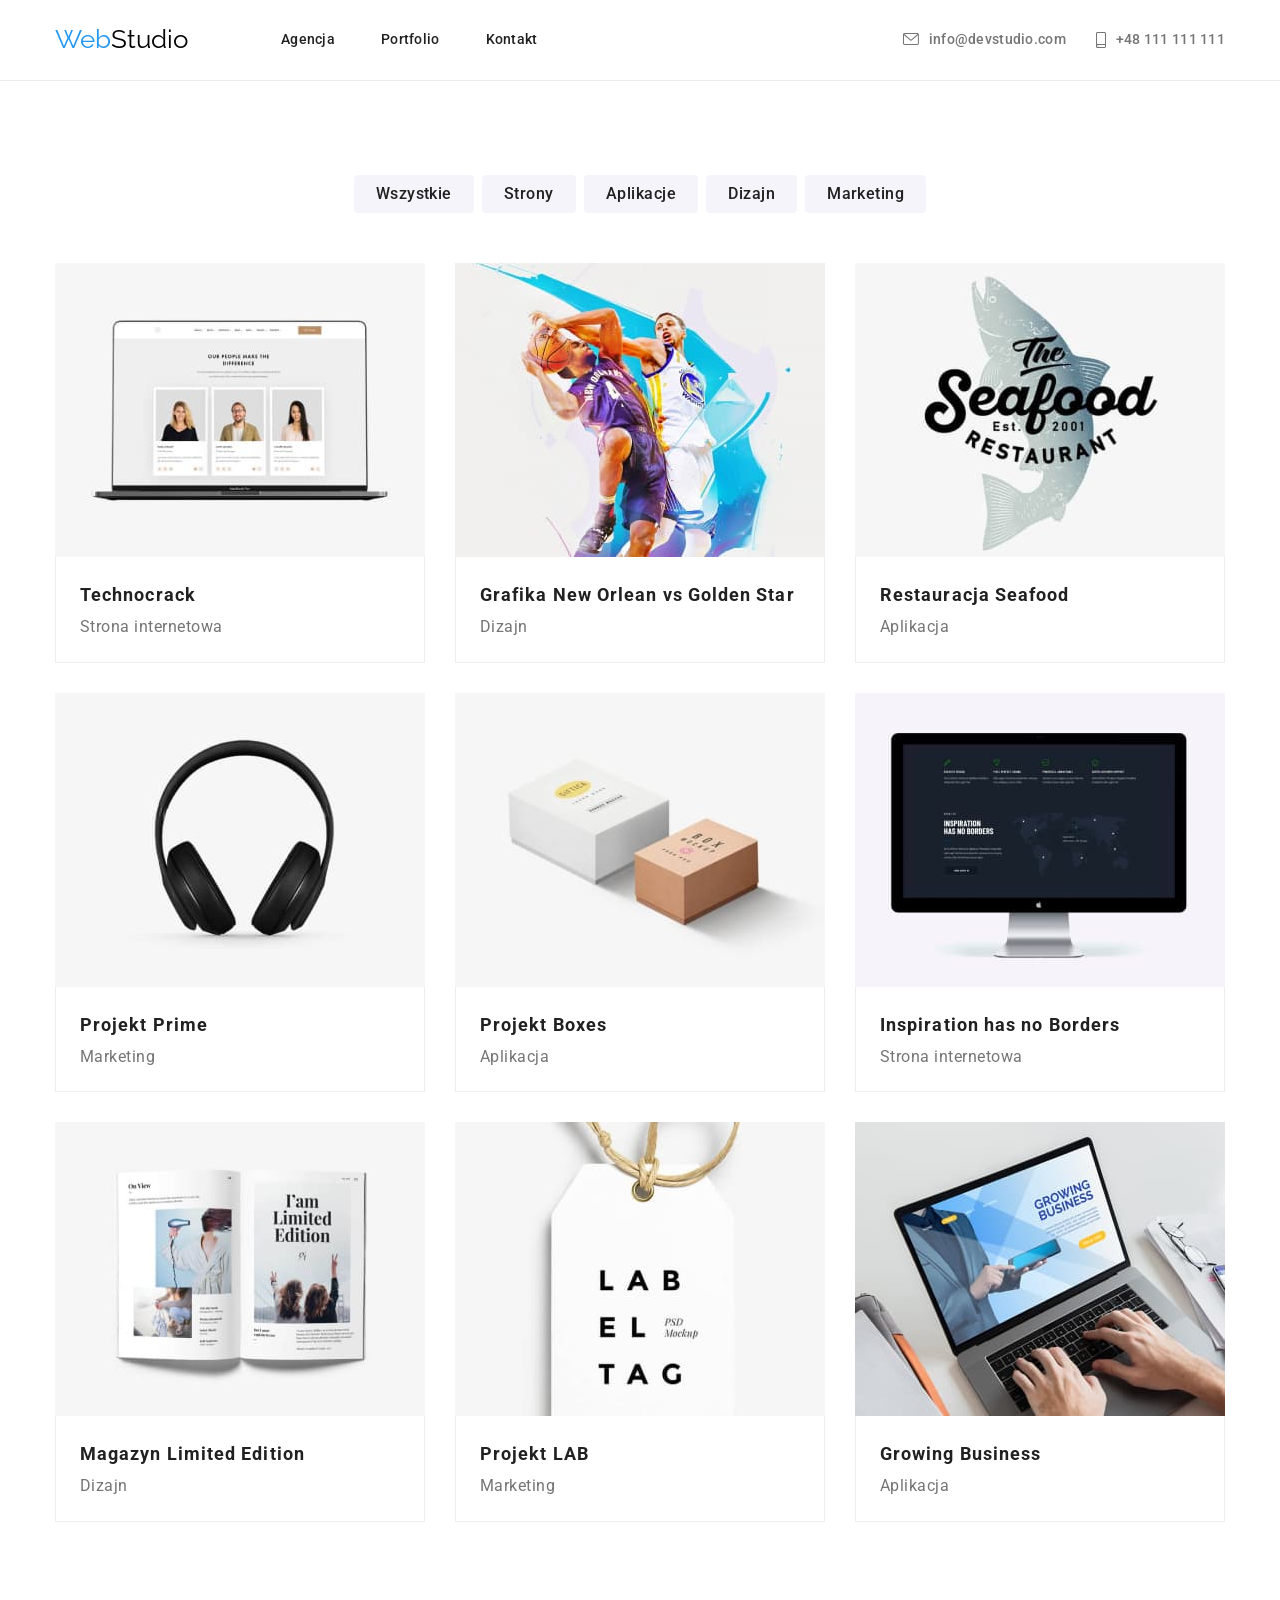
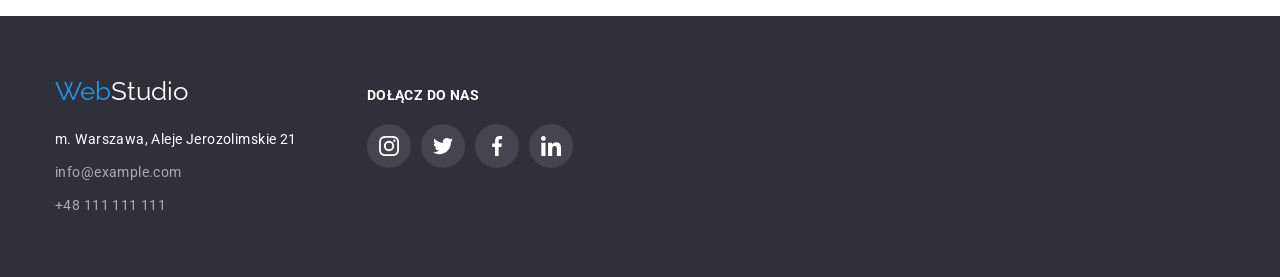
==== portfolio.html @ c2e103ed "hw-04 copy" ====
<!DOCTYPE html>
<html lang="pl">
  <head>
    <meta charset="utf-8" />
    <link
      rel="stylesheet"
      href="https://cdnjs.cloudflare.com/ajax/libs/modern-normalize/1.1.0/modern-normalize.min.css"
    />
    <link
      href="https://fonts.googleapis.com/css2?family=Raleway:wght@700&family=Roboto:wght@400;500;700;900&display=swap"
      rel="stylesheet"
    />
    <link rel="stylesheet" href="./css/styles.css" />
    <title>WebStudio - agencja interaktywna</title>
  </head>
  <body>
    <!--HEADER-->
    <header class="page-header">
      <div class="container page-nav">
        <a href="./" class="logo"><span class="logo-blue">Web</span>Studio</a>
        <nav>
          <ul class="nav-links">
            <li><a href="">Agencja</a></li>
            <li><a href="./portfolio.html">Portfolio</a></li>
            <li><a href="">Kontakt</a></li>
          </ul>
        </nav>
        <ul class="nav-links contact-links">
          <li>
            <a href="mailto:info@devstudio.com">
              <svg width="16" height="12">
                <use href="./images/icons.svg#icon-envelope"></use>
              </svg>
              info@devstudio.com
            </a>
          </li>
          <li>
            <a href="tel:+48111111111">
              <svg width="10" height="16">
                <use href="./images/icons.svg#icon-smartphone"></use>
              </svg>
              +48 111 111 111
            </a>
          </li>
        </ul>
      </div>
    </header>
    <!--MAIN / portfolio-content-->
    <main>
      <section class="section">
        <div class="container portfolio-buttons">
          <ul class="portfolio-buttons-list">
            <li><button type="button">Wszystkie</button></li>
            <li><button type="button">Strony</button></li>
            <li><button type="button">Aplikacje</button></li>
            <li><button type="button">Dizajn</button></li>
            <li><button type="button">Marketing</button></li>
          </ul>
        </div>
        <div class="container">
          <ul class="portfolio">
            <li class="portfolio-item">
              <figure>
                <img
                  src="images/portfolio-1.jpg"
                  class="no-gap"
                  alt="Ekran laptopa ze zdjęciami i opisami trzech osób"
                  width="370"
                  height="294"
                />
                <figcaption>
                  <span class="portfolio-item-name">Technocrack</span>
                  <br />
                  <span class="portfolio-item-spec">Strona internetowa</span>
                </figcaption>
              </figure>
            </li>
            <li class="portfolio-item">
              <figure>
                <img
                  src="images/portfolio-2.jpg"
                  class="no-gap"
                  alt="Dwóch koszykarzy na szarym tle"
                  width="370"
                  height="294"
                />
                <figcaption>
                  <span class="portfolio-item-name"
                    >Grafika New Orlean vs Golden Star</span
                  >
                  <br />
                  <span class="portfolio-item-spec">Dizajn</span>
                </figcaption>
              </figure>
            </li>
            <li class="portfolio-item">
              <figure>
                <img
                  src="images/portfolio-3.jpg"
                  class="no-gap"
                  alt="Ryba z napisem The Seafood Restaurant"
                  width="370"
                  height="294"
                />
                <figcaption>
                  <span class="portfolio-item-name">Restauracja Seafood</span>
                  <br />
                  <span class="portfolio-item-spec">Aplikacja</span>
                </figcaption>
              </figure>
            </li>
            <li class="portfolio-item">
              <figure>
                <img
                  src="images/portfolio-4.jpg"
                  class="no-gap"
                  alt="Słuchawki na szarym tle"
                  width="370"
                  height="294"
                />
                <figcaption>
                  <span class="portfolio-item-name">Projekt Prime</span>
                  <br />
                  <span class="portfolio-item-spec">Marketing</span>
                </figcaption>
              </figure>
            </li>
            <li class="portfolio-item">
              <figure>
                <img
                  src="images/portfolio-5.jpg"
                  class="no-gap"
                  alt="Dwa pudełka z napisami, białe i brązowe"
                  width="370"
                  height="294"
                />
                <figcaption>
                  <span class="portfolio-item-name">Projekt Boxes</span>
                  <br />
                  <span class="portfolio-item-spec">Aplikacja</span>
                </figcaption>
              </figure>
            </li>
            <li class="portfolio-item">
              <figure>
                <img
                  src="images/portfolio-6.jpg"
                  class="no-gap"
                  alt="Monitor z otwartą witryną interetową"
                  width="370"
                  height="294"
                />
                <figcaption>
                  <span class="portfolio-item-name"
                    >Inspiration has no Borders</span
                  >
                  <br />
                  <span class="portfolio-item-spec">Strona internetowa</span>
                </figcaption>
              </figure>
            </li>
            <li class="portfolio-item">
              <figure>
                <img
                  src="images/portfolio-7.jpg"
                  class="no-gap"
                  alt="Otwarta strona gazety z obrazkami i tekstem"
                  width="370"
                  height="294"
                />
                <figcaption>
                  <span class="portfolio-item-name"
                    >Magazyn Limited Edition</span
                  >
                  <br />
                  <span class="portfolio-item-spec">Dizajn</span>
                </figcaption>
              </figure>
            </li>
            <li class="portfolio-item">
              <figure>
                <img
                  src="images/portfolio-8.jpg"
                  class="no-gap"
                  alt="Bilecik z napisame LAB EL TAG"
                  width="370"
                  height="294"
                />
                <figcaption>
                  <span class="portfolio-item-name">Projekt LAB</span>
                  <br />
                  <span class="portfolio-item-spec">Marketing</span>
                </figcaption>
              </figure>
            </li>
            <li class="portfolio-item">
              <figure>
                <img
                  src="images/portfolio-9.jpg"
                  class="no-gap"
                  alt="Dłonie piszące na klawiaturze, na ekranie nazwa aplikacji"
                  width="370"
                  height="294"
                />
                <figcaption>
                  <span class="portfolio-item-name">Growing Business</span>
                  <br />
                  <span class="portfolio-item-spec">Aplikacja</span>
                </figcaption>
              </figure>
            </li>
          </ul>
        </div>
      </section>
    </main>
    <!--FOOTER-->
    <footer>
      <div class="footer container">
        <div class="footer-address">
          <a href="/" class="logo logo-white">
            <span class="logo-blue">Web</span>Studio
          </a>
          <address>
            <p>m. Warszawa, Aleje Jerozolimskie 21</p>
            <p><a href="mailto:info@example.com">info@example.com</a></p>
            <p><a href="tel:+48111111111">+48 111 111 111</a></p>
          </address>
        </div>
        <div class="footer-social">
          <h4>Dołącz do nas</h4>
          <ul class="footer-social-icons">
            <li>
              <a href="#">
                <svg class="footer-social-icon" width="20" height="20">
                  <use href="./images/icons.svg#icon-instagram"></use>
                </svg>
              </a>
            </li>
            <li>
              <a href="#">
                <svg class="footer-social-icon" width="20" height="20">
                  <use href="./images/icons.svg#icon-twitter"></use>
                </svg>
              </a>
            </li>
            <li>
              <a href="#">
                <svg class="footer-social-icon" width="20" height="20">
                  <use href="./images/icons.svg#icon-facebook"></use>
                </svg>
              </a>
            </li>
            <li>
              <a href="#">
                <svg class="footer-social-icon" width="20" height="20">
                  <use href="./images/icons.svg#icon-linkedin"></use>
                </svg>
              </a>
            </li>
          </ul>
        </div>
      </div>
    </footer>
  </body>
</html>
---- css/styles.css ----
* {
  box-sizing: border-box;
  margin: 0;
  padding: 0;
}

:root {
  --white-color: #fff;
  --team-color: #f5f4fa;
  --black-color: #000;
  --brand-color: #212121;
  --link-color: #2196f3;
  --contact-color: #757575;
  --icons-color: #afb1b8;
  --border-color: #eee;
  --footer-contact-color: rgba(255, 255, 255, 0.6);
  --bg-color: #2f303a;
}

body {
  font-family: "Roboto", sans-serif;
  color: var(--brand-color);
}

ul {
  list-style: none;
}

img,
svg {
  display: block;
}

.container {
  max-width: 1200px;
  margin: 0 auto;
  padding: 0 15px;
}

.section {
  padding: 94px 0;
}

.page-header {
  padding-top: 24px;
  padding-bottom: 25px;
  border-bottom: 1px solid #ececec;
}

.logo {
  font-family: "Raleway", sans-serif;
  font-size: 26px;
  text-decoration: none;
  line-height: 1.2;
  color: var(--black-color);
}

.logo-white {
  color: var(--white-color);
}

.page-nav {
  display: flex;
  align-items: center;
  justify-content: space-between;
}

.page-nav nav {
  margin-left: 93px;
  flex-grow: 1;
}

.nav-links {
  display: flex;
}

.nav-links li:not(:last-child) {
  margin-right: 46px;
}

.nav-links li a {
  color: var(--brand-color);
  font-weight: 500;
  font-size: 14px;
  letter-spacing: 0.02em;
  line-height: 1.1;
  text-decoration: none;
}

.contact-links li a {
  display: flex;
  align-items: center;
  color: var(--contact-color);
}

.contact-links li:not(:last-child) {
  margin-right: 30px;
}

.contact-links li a svg {
  margin-right: 10px;
  fill: currentColor;
}

.logo .logo-blue,
.nav-links li a:hover,
.nav-links li a:focus,
.contact-links li a:hover,
.contact-links li a:focus {
  color: var(--link-color);
}

.hero-content {
  background-image: linear-gradient(
      rgba(47, 48, 58, 0.4),
      rgba(47, 48, 58, 0.4)
    ),
    url("../images/hero-bg.jpg");
  background-repeat: no-repeat;
  background-position: center;
  background-size: auto auto;
}

.hero-content .container {
  padding-top: 106px;
  padding-bottom: 106px;
}

.hero-content h1 {
  text-align: center;
  text-transform: uppercase;
  font-weight: 900;
  font-size: 44px;
  line-height: 1.3;
  letter-spacing: 0.06em;
  color: var(--white-color);
  margin-bottom: 30px;
}

.hero-button {
  display: block;
  margin: 0 auto;
  border: 0;
  text-align: center;
  box-shadow: 0px 4px 4px rgba(0, 0, 0, 0.15);
  border-radius: 4px;
  letter-spacing: 0.06em;
  font-weight: 700;
  font-size: 16px;
  line-height: 1.8;
  padding: 10px 42px;
  background-color: var(--link-color);
  color: var(--white-color);
}

.examples-content {
  font-size: 14px;
  letter-spacing: 0.03em;
}

.examples-cards,
.examples-info-cards,
.portfolio,
.team-cards,
.client-cards {
  display: flex;
  flex-wrap: wrap;
  gap: 30px;
}

.examples-cards li,
.team-cards li {
  flex-basis: calc((100% - 90px) / 4);
}

.examples-info-cards li,
.portfolio li {
  flex-basis: calc((100% - 60px) / 3);
}

.examples-cards li h3 {
  font-weight: 700;
  line-height: 1.1;
  text-transform: uppercase;
  color: var(--brand-color);
}

.examples-cards .examples-icons-bg {
  background-color: var(--team-color);
  padding: 25px 100px;
  margin-bottom: 30px;
  border-radius: 4px;
}

.examples-cards li p {
  margin: 10px 0 96px;
  font-weight: 400;
  line-height: 1.7;
  color: var(--contact-color);
}

.examples-content h2,
.team-content h2,
.client-content h2 {
  margin-bottom: 50px;
  font-weight: 700;
  font-size: 36px;
  line-height: 1.2;
  text-align: center;
  letter-spacing: 0.03em;
  color: var(--brand-color);
}

.team-content {
  background-color: var(--team-color);
}

footer,
.hero-content {
  background-color: var(--bg-color);
}

.team-cards > li {
  background-color: var(--white-color);
  box-shadow: 0px 1px 3px rgba(0, 0, 0, 0.12), 0px 1px 1px rgba(0, 0, 0, 0.14),
    0px 2px 1px rgba(0, 0, 0, 0.2);
  border-radius: 0px 0px 4px 4px;
}

.team-cards figcaption {
  margin: 30px 0 16px;
  font-size: 16px;
  line-height: 1.8;
  letter-spacing: 0.03em;
  text-align: center;
}

.team-cards .team-name {
  font-weight: 500;
  color: var(--brand-color);
}

.team-cards .team-descr {
  color: var(--contact-color);
}

.team-content .team-social {
  display: flex;
  align-items: center;
  justify-content: center;
  margin-bottom: 18px;
}

.team-social li:not(:last-child),
.footer-social-icons li:not(:last-child) {
  margin-right: 10px;
}

.team-social li a,
.footer-social .footer-social-icons li a {
  display: inline-flex;
  padding: 12px;
}

.team-social li a {
  color: var(--icons-color);
  fill: currentColor;
}

.team-social li a:hover,
.team-social li a:focus {
  color: var(--white-color);
  background-color: var(--link-color);
  border-radius: 50%;
}

.client-cards li {
  flex-basis: calc((100% - 150px) / 6);
}

.client-cards li a {
  display: flex;
  align-items: center;
  justify-content: center;
  border: 1px solid var(--icons-color);
  border-radius: 4px;
  padding: 15px 0;
  fill: var(--icons-color);
}

.client-cards li a:hover,
.client-cards li a:focus {
  border-color: var(--link-color);
  fill: var(--link-color);
}

footer .container {
  padding-top: 60px;
  padding-bottom: 60px;
}

.footer,
.footer-social-icons {
  display: flex;
  justify-content: flex-start;
}

.footer-address {
  margin-right: 70px;
}

.footer-address p {
  font-style: normal;
  font-size: 14px;
  line-height: 24px;
  letter-spacing: 0.03em;
}

.footer-address p:not(:first-child) {
  margin-top: 9px;
}

.footer-address p:first-child {
  color: var(--white-color);
}

.footer-address address {
  margin-top: 20px;
}

.footer-address p a {
  text-decoration: none;
  color: var(--footer-contact-color);
}

.footer-address p a:hover,
.footer-address p a:focus {
  background-color: var(--link-color);
}

.footer-social {
  margin-top: 12px;
}

.footer-social h4 {
  margin-bottom: 20px;
  color: var(--white-color);
  font-weight: 700;
  font-size: 14px;
  line-height: 1.1;
  letter-spacing: 0.03em;
  text-transform: uppercase;
}

.footer-social .footer-social-icons li a {
  fill: var(--white-color);
  border-radius: 50%;
  background-color: rgba(255, 255, 255, 0.1);
}

.footer-social .footer-social-icons li a:hover,
.footer-social .footer-social-icons li a:focus {
  background-color: var(--link-color);
}

.portfolio-buttons {
  margin-bottom: 50px;
}

.portfolio-buttons-list {
  display: flex;
  justify-content: center;
  align-items: center;
}

.portfolio-buttons-list > li:not(:last-child) {
  margin-right: 8px;
}

.portfolio-buttons-list button {
  border: 0;
  border-radius: 4px;
  background-color: var(--team-color);
  color: inherit;
  font-weight: 500;
  font-size: 16px;
  line-height: 1.6;
  text-align: center;
  letter-spacing: 0.03em;
  padding: 6px 22px;
}

.portfolio-buttons-list button:focus,
.portfolio-buttons-list button:hover {
  box-shadow: 0px 3px 1px rgba(0, 0, 0, 0.1), 0px 1px 2px rgba(0, 0, 0, 0.08),
    0px 2px 2px rgba(0, 0, 0, 0.12);
  background-color: var(--link-color);
  color: var(--white-color);
}

.portfolio-item:hover {
  box-shadow: 0px 1px 1px rgba(0, 0, 0, 0.12), 0px 4px 4px rgba(0, 0, 0, 0.06),
    1px 4px 6px rgba(0, 0, 0, 0.16);
}

.portfolio figcaption {
  border-bottom: 1px solid var(--border-color);
  border-right: 1px solid var(--border-color);
  border-left: 1px solid var(--border-color);
  padding: 20px 24px;
}

.portfolio-item-name {
  font-weight: 700;
  font-size: 18px;
  line-height: 2;
  letter-spacing: 0.06em;
  color: var(--brand-color);
}

.portfolio-item-spec {
  font-weight: 400;
  font-size: 16px;
  line-height: 1.8;
  letter-spacing: 0.03em;
  color: var(--contact-color);
}
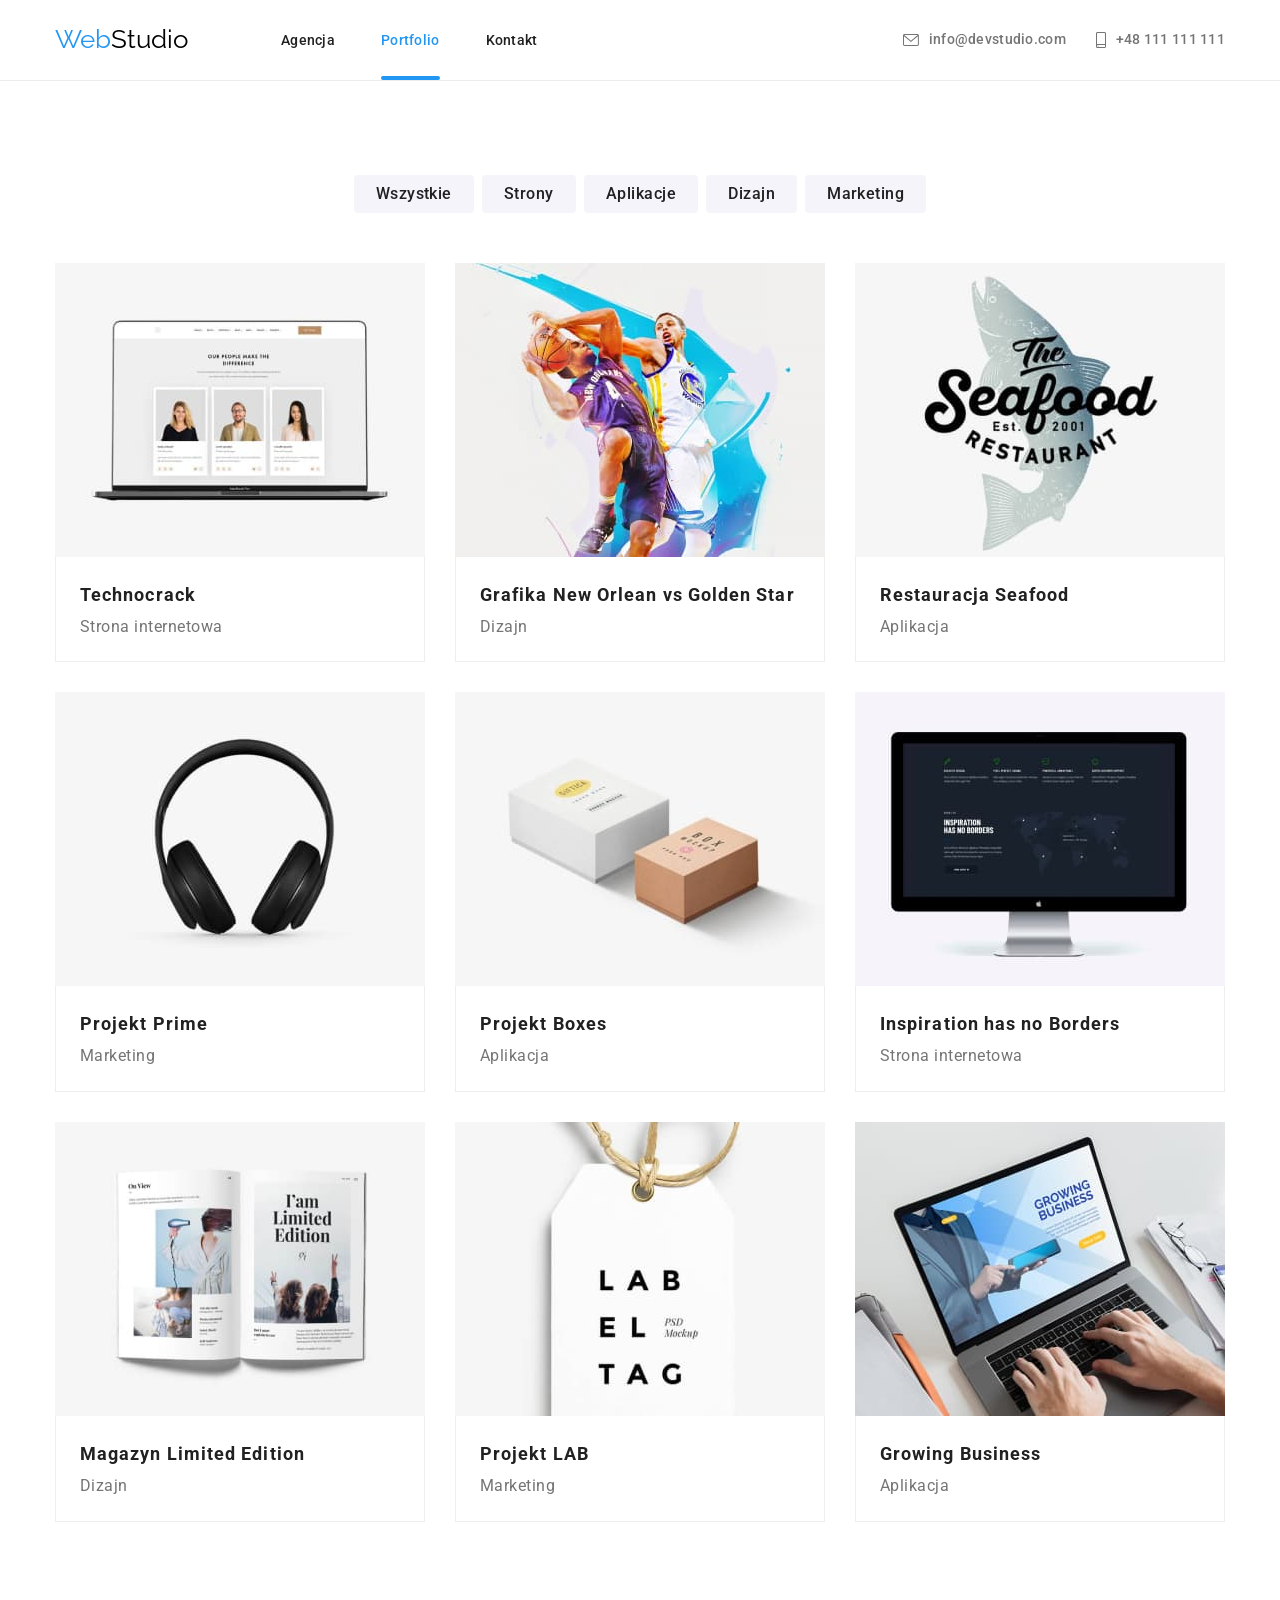
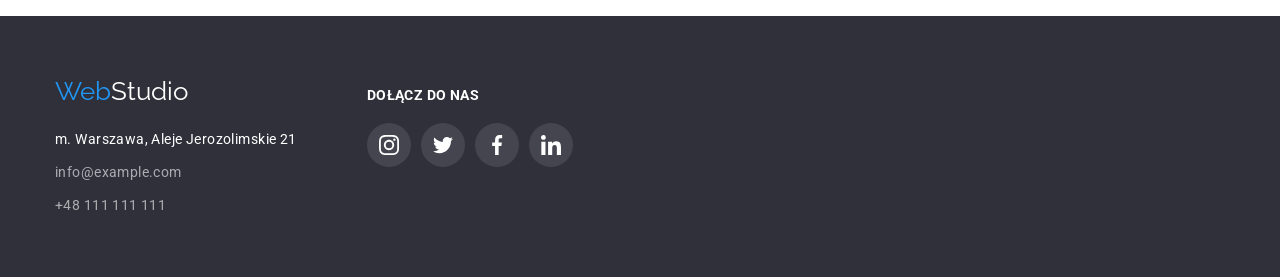
==== commit 9a0f6e2c: "add pseudoelements to navigation" ====
--- a/portfolio.html
+++ b/portfolio.html
@@ -14,14 +14,13 @@
     <title>WebStudio - agencja interaktywna</title>
   </head>
   <body>
-    <!--HEADER-->
     <header class="page-header">
       <div class="container page-nav">
         <a href="./" class="logo"><span class="logo-blue">Web</span>Studio</a>
         <nav>
           <ul class="nav-links">
             <li><a href="">Agencja</a></li>
-            <li><a href="./portfolio.html">Portfolio</a></li>
+            <li><a class="is-active" href="./portfolio.html">Portfolio</a></li>
             <li><a href="">Kontakt</a></li>
           </ul>
         </nav>
@@ -45,7 +44,7 @@
         </ul>
       </div>
     </header>
-    <!--MAIN / portfolio-content-->
+    <!--portfolio-content-->
     <main>
       <section class="section">
         <div class="container portfolio-buttons">
@@ -61,13 +60,20 @@
           <ul class="portfolio">
             <li class="portfolio-item">
               <figure>
-                <img
-                  src="images/portfolio-1.jpg"
-                  class="no-gap"
-                  alt="Ekran laptopa ze zdjęciami i opisami trzech osób"
-                  width="370"
-                  height="294"
-                />
+                <div class="portfolio-box">
+                  <img
+                    src="images/portfolio-1.jpg"
+                    alt="Ekran laptopa ze zdjęciami i opisami trzech osób"
+                    width="370"
+                    height="294"
+                  />
+                  <div class="portfolio-overlay">
+                    <p>
+                      Technocrack jest popularną platformą wykorzystywaną do rozpowszechniania koronawirusa. Firmy
+                      wykorzystują tę platformę do celów szpiegowskich i ataków na niezabezpieczone serwery konkurencji
+                    </p>
+                  </div>
+                </div>
                 <figcaption>
                   <span class="portfolio-item-name">Technocrack</span>
                   <br />
@@ -77,17 +83,17 @@
             </li>
             <li class="portfolio-item">
               <figure>
-                <img
-                  src="images/portfolio-2.jpg"
-                  class="no-gap"
-                  alt="Dwóch koszykarzy na szarym tle"
-                  width="370"
-                  height="294"
-                />
-                <figcaption>
-                  <span class="portfolio-item-name"
-                    >Grafika New Orlean vs Golden Star</span
-                  >
+                <div class="portfolio-box">
+                  <img src="images/portfolio-2.jpg" alt="Dwóch koszykarzy na szarym tle" width="370" height="294" />
+                  <div class="portfolio-overlay">
+                    <p>
+                      Technocrack jest popularną platformą wykorzystywaną do rozpowszechniania koronawirusa. Firmy
+                      wykorzystują tę platformę do celów szpiegowskich i ataków na niezabezpieczone serwery konkurencji
+                    </p>
+                  </div>
+                </div>
+                <figcaption>
+                  <span class="portfolio-item-name">Grafika New Orlean vs Golden Star</span>
                   <br />
                   <span class="portfolio-item-spec">Dizajn</span>
                 </figcaption>
@@ -95,13 +101,20 @@
             </li>
             <li class="portfolio-item">
               <figure>
-                <img
-                  src="images/portfolio-3.jpg"
-                  class="no-gap"
-                  alt="Ryba z napisem The Seafood Restaurant"
-                  width="370"
-                  height="294"
-                />
+                <div class="portfolio-box">
+                  <img
+                    src="images/portfolio-3.jpg"
+                    alt="Ryba z napisem The Seafood Restaurant"
+                    width="370"
+                    height="294"
+                  />
+                  <div class="portfolio-overlay">
+                    <p>
+                      Technocrack jest popularną platformą wykorzystywaną do rozpowszechniania koronawirusa. Firmy
+                      wykorzystują tę platformę do celów szpiegowskich i ataków na niezabezpieczone serwery konkurencji
+                    </p>
+                  </div>
+                </div>
                 <figcaption>
                   <span class="portfolio-item-name">Restauracja Seafood</span>
                   <br />
@@ -111,13 +124,15 @@
             </li>
             <li class="portfolio-item">
               <figure>
-                <img
-                  src="images/portfolio-4.jpg"
-                  class="no-gap"
-                  alt="Słuchawki na szarym tle"
-                  width="370"
-                  height="294"
-                />
+                <div class="portfolio-box">
+                  <img src="images/portfolio-4.jpg" alt="Słuchawki na szarym tle" width="370" height="294" />
+                  <div class="portfolio-overlay">
+                    <p>
+                      Technocrack jest popularną platformą wykorzystywaną do rozpowszechniania koronawirusa. Firmy
+                      wykorzystują tę platformę do celów szpiegowskich i ataków na niezabezpieczone serwery konkurencji
+                    </p>
+                  </div>
+                </div>
                 <figcaption>
                   <span class="portfolio-item-name">Projekt Prime</span>
                   <br />
@@ -127,13 +142,20 @@
             </li>
             <li class="portfolio-item">
               <figure>
-                <img
-                  src="images/portfolio-5.jpg"
-                  class="no-gap"
-                  alt="Dwa pudełka z napisami, białe i brązowe"
-                  width="370"
-                  height="294"
-                />
+                <div class="portfolio-box">
+                  <img
+                    src="images/portfolio-5.jpg"
+                    alt="Dwa pudełka z napisami, białe i brązowe"
+                    width="370"
+                    height="294"
+                  />
+                  <div class="portfolio-overlay">
+                    <p>
+                      Technocrack jest popularną platformą wykorzystywaną do rozpowszechniania koronawirusa. Firmy
+                      wykorzystują tę platformę do celów szpiegowskich i ataków na niezabezpieczone serwery konkurencji
+                    </p>
+                  </div>
+                </div>
                 <figcaption>
                   <span class="portfolio-item-name">Projekt Boxes</span>
                   <br />
@@ -143,17 +165,22 @@
             </li>
             <li class="portfolio-item">
               <figure>
-                <img
-                  src="images/portfolio-6.jpg"
-                  class="no-gap"
-                  alt="Monitor z otwartą witryną interetową"
-                  width="370"
-                  height="294"
-                />
-                <figcaption>
-                  <span class="portfolio-item-name"
-                    >Inspiration has no Borders</span
-                  >
+                <div class="portfolio-box">
+                  <img
+                    src="images/portfolio-6.jpg"
+                    alt="Monitor z otwartą witryną interetową"
+                    width="370"
+                    height="294"
+                  />
+                  <div class="portfolio-overlay">
+                    <p>
+                      Technocrack jest popularną platformą wykorzystywaną do rozpowszechniania koronawirusa. Firmy
+                      wykorzystują tę platformę do celów szpiegowskich i ataków na niezabezpieczone serwery konkurencji
+                    </p>
+                  </div>
+                </div>
+                <figcaption>
+                  <span class="portfolio-item-name">Inspiration has no Borders</span>
                   <br />
                   <span class="portfolio-item-spec">Strona internetowa</span>
                 </figcaption>
@@ -161,17 +188,22 @@
             </li>
             <li class="portfolio-item">
               <figure>
-                <img
-                  src="images/portfolio-7.jpg"
-                  class="no-gap"
-                  alt="Otwarta strona gazety z obrazkami i tekstem"
-                  width="370"
-                  height="294"
-                />
-                <figcaption>
-                  <span class="portfolio-item-name"
-                    >Magazyn Limited Edition</span
-                  >
+                <div class="portfolio-box">
+                  <img
+                    src="images/portfolio-7.jpg"
+                    alt="Otwarta strona gazety z obrazkami i tekstem"
+                    width="370"
+                    height="294"
+                  />
+                  <div class="portfolio-overlay">
+                    <p>
+                      Technocrack jest popularną platformą wykorzystywaną do rozpowszechniania koronawirusa. Firmy
+                      wykorzystują tę platformę do celów szpiegowskich i ataków na niezabezpieczone serwery konkurencji
+                    </p>
+                  </div>
+                </div>
+                <figcaption>
+                  <span class="portfolio-item-name">Magazyn Limited Edition</span>
                   <br />
                   <span class="portfolio-item-spec">Dizajn</span>
                 </figcaption>
@@ -179,13 +211,15 @@
             </li>
             <li class="portfolio-item">
               <figure>
-                <img
-                  src="images/portfolio-8.jpg"
-                  class="no-gap"
-                  alt="Bilecik z napisame LAB EL TAG"
-                  width="370"
-                  height="294"
-                />
+                <div class="portfolio-box">
+                  <img src="images/portfolio-8.jpg" alt="Bilecik z napisame LAB EL TAG" width="370" height="294" />
+                  <div class="portfolio-overlay">
+                    <p>
+                      Technocrack jest popularną platformą wykorzystywaną do rozpowszechniania koronawirusa. Firmy
+                      wykorzystują tę platformę do celów szpiegowskich i ataków na niezabezpieczone serwery konkurencji
+                    </p>
+                  </div>
+                </div>
                 <figcaption>
                   <span class="portfolio-item-name">Projekt LAB</span>
                   <br />
@@ -195,13 +229,20 @@
             </li>
             <li class="portfolio-item">
               <figure>
-                <img
-                  src="images/portfolio-9.jpg"
-                  class="no-gap"
-                  alt="Dłonie piszące na klawiaturze, na ekranie nazwa aplikacji"
-                  width="370"
-                  height="294"
-                />
+                <div class="portfolio-box">
+                  <img
+                    src="images/portfolio-9.jpg"
+                    alt="Dłonie piszące na klawiaturze, na ekranie nazwa aplikacji"
+                    width="370"
+                    height="294"
+                  />
+                  <div class="portfolio-overlay">
+                    <p>
+                      Technocrack jest popularną platformą wykorzystywaną do rozpowszechniania koronawirusa. Firmy
+                      wykorzystują tę platformę do celów szpiegowskich i ataków na niezabezpieczone serwery konkurencji
+                    </p>
+                  </div>
+                </div>
                 <figcaption>
                   <span class="portfolio-item-name">Growing Business</span>
                   <br />
@@ -213,13 +254,10 @@
         </div>
       </section>
     </main>
-    <!--FOOTER-->
     <footer>
       <div class="footer container">
         <div class="footer-address">
-          <a href="/" class="logo logo-white">
-            <span class="logo-blue">Web</span>Studio
-          </a>
+          <a href="/" class="logo logo-white"> <span class="logo-blue">Web</span>Studio </a>
           <address>
             <p>m. Warszawa, Aleje Jerozolimskie 21</p>
             <p><a href="mailto:info@example.com">info@example.com</a></p>
--- a/css/styles.css
+++ b/css/styles.css
@@ -13,12 +13,17 @@
   --contact-color: #757575;
   --icons-color: #afb1b8;
   --border-color: #eee;
+  --portfolio-box-color: rgba(33, 150, 243, 0.9);
+  --boxed-color: rgba(47, 48, 58, 0.8);
   --footer-contact-color: rgba(255, 255, 255, 0.6);
   --bg-color: #2f303a;
+  --border-radius: 4px;
+  --cubic-bezier: cubic-bezier(0.4, 0, 0.2, 1);
+  --box-shadows: 0px 1px 3px rgba(0, 0, 0, 0.12), 0px 1px 1px rgba(0, 0, 0, 0.14), 0px 2px 1px rgba(0, 0, 0, 0.2);
 }
 
 body {
-  font-family: "Roboto", sans-serif;
+  font-family: 'Roboto', sans-serif;
   color: var(--brand-color);
 }
 
@@ -42,13 +47,11 @@
 }
 
 .page-header {
-  padding-top: 24px;
-  padding-bottom: 25px;
   border-bottom: 1px solid #ececec;
 }
 
 .logo {
-  font-family: "Raleway", sans-serif;
+  font-family: 'Raleway', sans-serif;
   font-size: 26px;
   text-decoration: none;
   line-height: 1.2;
@@ -79,6 +82,7 @@
 }
 
 .nav-links li a {
+  padding: 32px 0;
   color: var(--brand-color);
   font-weight: 500;
   font-size: 14px;
@@ -87,6 +91,23 @@
   text-decoration: none;
 }
 
+.nav-links .is-active {
+  position: relative;
+  color: var(--link-color);
+}
+
+.nav-links .is-active::after {
+  display: block;
+  position: absolute;
+  content: '';
+  bottom: 0;
+  left: 0;
+  width: 100%;
+  height: 4px;
+  background-color: currentColor;
+  border-radius: 2px;
+}
+
 .contact-links li a {
   display: flex;
   align-items: center;
@@ -102,20 +123,20 @@
   fill: currentColor;
 }
 
-.logo .logo-blue,
+.logo .logo-blue {
+  color: var(--link-color);
+}
+
 .nav-links li a:hover,
 .nav-links li a:focus,
 .contact-links li a:hover,
 .contact-links li a:focus {
   color: var(--link-color);
+  transition: color 250ms var(--cubic-bezier);
 }
 
 .hero-content {
-  background-image: linear-gradient(
-      rgba(47, 48, 58, 0.4),
-      rgba(47, 48, 58, 0.4)
-    ),
-    url("../images/hero-bg.jpg");
+  background-image: linear-gradient(rgba(47, 48, 58, 0.4), rgba(47, 48, 58, 0.4)), url('../images/hero-bg.jpg');
   background-repeat: no-repeat;
   background-position: center;
   background-size: auto auto;
@@ -143,7 +164,7 @@
   border: 0;
   text-align: center;
   box-shadow: 0px 4px 4px rgba(0, 0, 0, 0.15);
-  border-radius: 4px;
+  border-radius: var(--border-radius);
   letter-spacing: 0.06em;
   font-weight: 700;
   font-size: 16px;
@@ -151,6 +172,7 @@
   padding: 10px 42px;
   background-color: var(--link-color);
   color: var(--white-color);
+  cursor: pointer;
 }
 
 .examples-content {
@@ -189,7 +211,7 @@
   background-color: var(--team-color);
   padding: 25px 100px;
   margin-bottom: 30px;
-  border-radius: 4px;
+  border-radius: var(--border-radius);
 }
 
 .examples-cards li p {
@@ -197,6 +219,28 @@
   font-weight: 400;
   line-height: 1.7;
   color: var(--contact-color);
+}
+
+.examples-info-cards figure {
+  position: relative;
+}
+
+.examples-info-cards figcaption {
+  position: absolute;
+  bottom: 0;
+  background-color: var(--boxed-color);
+  width: 100%;
+}
+
+.examples-info-cards .examples-info-text {
+  padding: 27px 0;
+  color: var(--white-color);
+  font-weight: 700;
+  font-size: 14px;
+  line-height: 1.1;
+  text-align: center;
+  letter-spacing: 0.03em;
+  text-transform: uppercase;
 }
 
 .examples-content h2,
@@ -222,8 +266,7 @@
 
 .team-cards > li {
   background-color: var(--white-color);
-  box-shadow: 0px 1px 3px rgba(0, 0, 0, 0.12), 0px 1px 1px rgba(0, 0, 0, 0.14),
-    0px 2px 1px rgba(0, 0, 0, 0.2);
+  box-shadow: var(--box-shadows);
   border-radius: 0px 0px 4px 4px;
 }
 
@@ -272,6 +315,7 @@
   color: var(--white-color);
   background-color: var(--link-color);
   border-radius: 50%;
+  transition: color 250ms var(--cubic-bezier), background-color 250ms var(--cubic-bezier);
 }
 
 .client-cards li {
@@ -283,7 +327,7 @@
   align-items: center;
   justify-content: center;
   border: 1px solid var(--icons-color);
-  border-radius: 4px;
+  border-radius: var(--border-radius);
   padding: 15px 0;
   fill: var(--icons-color);
 }
@@ -292,11 +336,11 @@
 .client-cards li a:focus {
   border-color: var(--link-color);
   fill: var(--link-color);
-}
-
-footer .container {
-  padding-top: 60px;
-  padding-bottom: 60px;
+  transition: border-color 250ms var(--cubic-bezier), fill 250ms var(--cubic-bezier);
+}
+
+footer {
+  padding: 60px 0;
 }
 
 .footer,
@@ -336,6 +380,7 @@
 .footer-address p a:hover,
 .footer-address p a:focus {
   background-color: var(--link-color);
+  transition: background-color 250ms var(--cubic-bezier);
 }
 
 .footer-social {
@@ -361,6 +406,7 @@
 .footer-social .footer-social-icons li a:hover,
 .footer-social .footer-social-icons li a:focus {
   background-color: var(--link-color);
+  transition: background-color 250ms var(--cubic-bezier);
 }
 
 .portfolio-buttons {
@@ -379,7 +425,7 @@
 
 .portfolio-buttons-list button {
   border: 0;
-  border-radius: 4px;
+  border-radius: var(--border-radius);
   background-color: var(--team-color);
   color: inherit;
   font-weight: 500;
@@ -388,19 +434,21 @@
   text-align: center;
   letter-spacing: 0.03em;
   padding: 6px 22px;
+  cursor: pointer;
 }
 
 .portfolio-buttons-list button:focus,
 .portfolio-buttons-list button:hover {
-  box-shadow: 0px 3px 1px rgba(0, 0, 0, 0.1), 0px 1px 2px rgba(0, 0, 0, 0.08),
-    0px 2px 2px rgba(0, 0, 0, 0.12);
+  box-shadow: 0px 3px 1px rgba(0, 0, 0, 0.1), 0px 1px 2px rgba(0, 0, 0, 0.08), 0px 2px 2px rgba(0, 0, 0, 0.12);
   background-color: var(--link-color);
   color: var(--white-color);
+  transition: color 250ms var(--cubic-bezier), background-color 250ms var(--cubic-bezier),
+    box-shadow 250ms var(--cubic-bezier);
 }
 
 .portfolio-item:hover {
-  box-shadow: 0px 1px 1px rgba(0, 0, 0, 0.12), 0px 4px 4px rgba(0, 0, 0, 0.06),
-    1px 4px 6px rgba(0, 0, 0, 0.16);
+  box-shadow: 0px 1px 1px rgba(0, 0, 0, 0.12), 0px 4px 4px rgba(0, 0, 0, 0.06), 1px 4px 6px rgba(0, 0, 0, 0.16);
+  transition: box-shadow 250ms var(--cubic-bezier);
 }
 
 .portfolio figcaption {
@@ -425,3 +473,84 @@
   letter-spacing: 0.03em;
   color: var(--contact-color);
 }
+
+.portfolio-box {
+  position: relative;
+  overflow: hidden;
+}
+
+.portfolio-overlay {
+  position: absolute;
+  top: 0;
+  left: 0;
+  width: 100%;
+  height: 100%;
+  padding: 49px 45px 49px 24px;
+  transform: translateY(100%);
+  transition: transform 250ms var(--cubic-bezier);
+  background-color: var(--portfolio-box-color);
+}
+
+.portfolio-overlay p {
+  font-weight: 400;
+  font-size: 18px;
+  line-height: 1.55;
+  letter-spacing: 0.03em;
+  color: var(--white-color);
+}
+
+.portfolio-item:hover .portfolio-overlay {
+  transform: translateY(0);
+}
+
+.backdrop {
+  position: fixed;
+  top: 0;
+  left: 0;
+  width: 100%;
+  height: 100%;
+  background-color: rgba(0, 0, 0, 0.2);
+  opacity: 1;
+  transition: opacity 350ms var(--cubic-bezier);
+}
+
+.is-hidden {
+  visibility: hidden;
+  opacity: 0;
+  pointer-events: none;
+}
+
+.is-hidden .modal {
+  transform: translate(-50%, -50%) scale(0.25);
+}
+
+.modal {
+  position: absolute;
+  top: 50%;
+  left: 50%;
+  min-width: 528px;
+  min-height: 581px;
+  visibility: visible;
+  background-color: var(--white-color);
+  box-shadow: var(--box-shadows);
+  border-radius: 4px;
+  transform: translate(-50%, -50%) scale(1);
+  transition: transform 350ms var(--cubic-bezier);
+}
+
+.close-btn {
+  position: absolute;
+  top: 8px;
+  right: 8px;
+  padding: 6px;
+  border: 1px solid rgba(0, 0, 0, 0.1);
+  border-radius: 50%;
+  background-color: var(--white-color);
+  color: var(--black-color);
+  cursor: pointer;
+}
+
+.close-btn:hover {
+  fill: var(--link-color);
+  transition: fill 250ms var(--cubic-bezier);
+}
